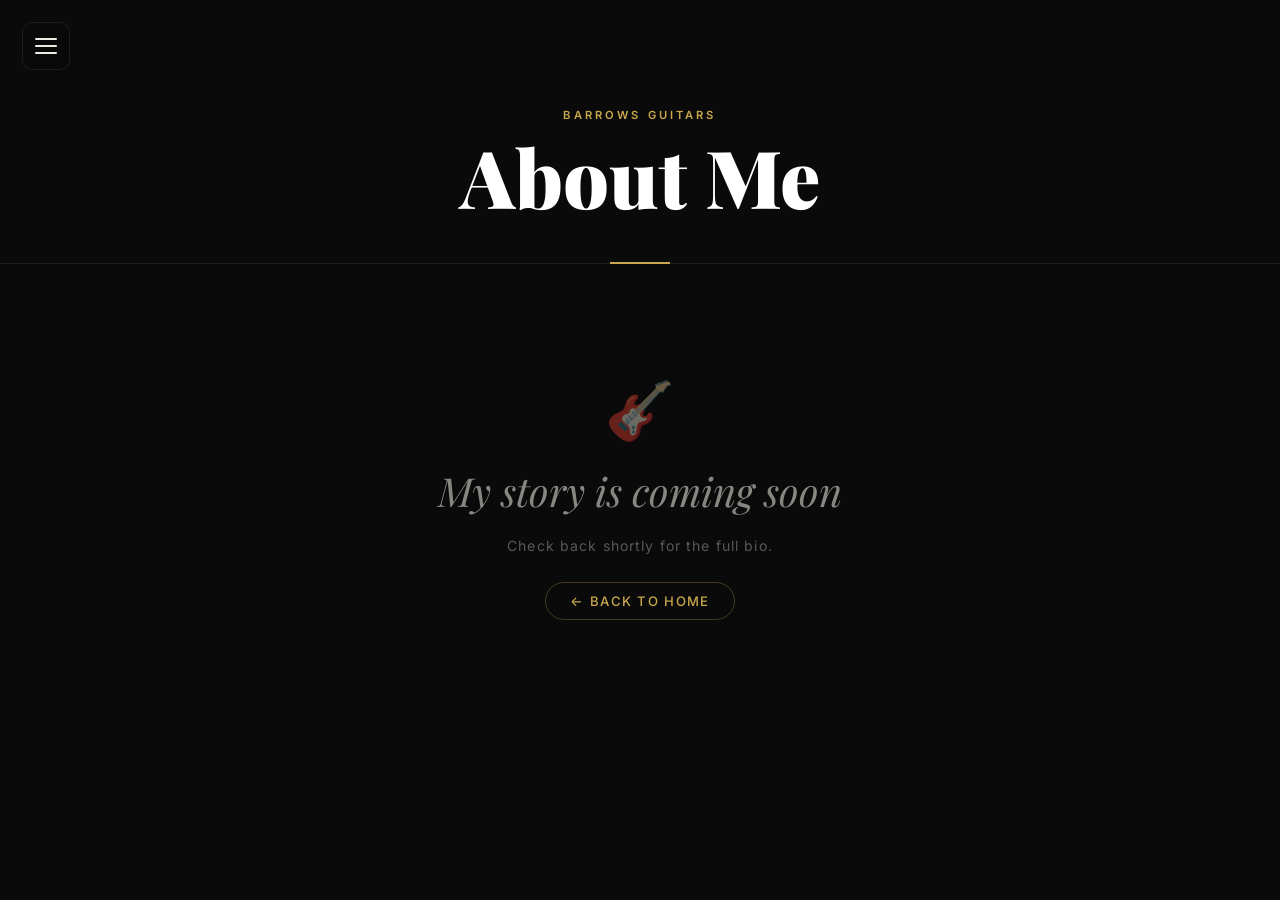
==== about.html @ ea9acf21 "Initial commit: Barrows Guitars landing page" ====
<!DOCTYPE html>
<html lang="en">
<head>
  <meta charset="UTF-8" />
  <meta name="viewport" content="width=device-width, initial-scale=1.0" />
  <meta name="description" content="About Scott Barrows – the craftsman and musician behind Barrows Guitars." />
  <title>About Me | Barrows Guitars</title>
  <link rel="preconnect" href="https://fonts.googleapis.com" />
  <link rel="preconnect" href="https://fonts.gstatic.com" crossorigin />
  <link href="https://fonts.googleapis.com/css2?family=Playfair+Display:wght@400;700;900&family=Inter:wght@300;400;500;600&display=swap" rel="stylesheet" />
  <link rel="stylesheet" href="pages.css" />
</head>
<body>
  <div class="menu-overlay" id="menuOverlay" aria-hidden="true"></div>

  <button class="hamburger" id="hamburgerBtn" aria-label="Open navigation menu" aria-expanded="false" aria-controls="sideNav">
    <span class="bar"></span>
    <span class="bar"></span>
    <span class="bar"></span>
  </button>

  <nav class="side-nav" id="sideNav" aria-label="Main navigation">
    <div class="nav-header">
      <span class="nav-logo">BG</span>
      <button class="nav-close" id="navClose" aria-label="Close navigation menu">✕</button>
    </div>
    <ul class="nav-links">
      <li><a href="about.html"     class="nav-link" id="nav-about">    <span class="nav-icon">♟</span> About Me</a></li>
      <li><a href="inventory.html" class="nav-link" id="nav-inventory"><span class="nav-icon">🎸</span> Inventory</a></li>
      <li><a href="services.html"  class="nav-link" id="nav-services"> <span class="nav-icon">🔧</span> Services</a></li>
      <li><a href="gallery.html"   class="nav-link" id="nav-gallery">  <span class="nav-icon">🖼</span> Gallery</a></li>
      <li><a href="faq.html"       class="nav-link" id="nav-faq">      <span class="nav-icon">❓</span> FAQ</a></li>
      <li><a href="contact.html"   class="nav-link" id="nav-contact">  <span class="nav-icon">✉</span> Contact</a></li>
    </ul>
    <div class="nav-footer"><p>BarrowsGuitars.com</p></div>
  </nav>

  <main class="page-wrap">
    <header class="page-header">
      <p class="page-eyebrow">Barrows Guitars</p>
      <h1 class="page-title">About Me</h1>
    </header>
    <div class="page-body">
      <div class="coming-soon-container">
        <div class="coming-soon-icon">🎸</div>
        <p class="coming-soon-text">My story is coming soon</p>
        <p class="coming-soon-sub">Check back shortly for the full bio.</p>
        <a href="index.html" class="back-home">← Back to Home</a>
      </div>
    </div>
  </main>

  <script src="script.js"></script>
</body>
</html>
---- pages.css ----
/* ==========================================
   BARROWS GUITARS — Placeholder Pages CSS
   Shared styles for interior pages
   ========================================== */

*, *::before, *::after {
  box-sizing: border-box;
  margin: 0;
  padding: 0;
}

:root {
  --clr-bg:          #0a0a0a;
  --clr-surface:     #111111;
  --clr-surface2:    #1a1a1a;
  --clr-border:      rgba(255,255,255,0.08);
  --clr-gold:        #c9a84c;
  --clr-gold-light:  #e8c97a;
  --clr-gold-dark:   #8a6e2a;
  --clr-text:        #f0ece4;
  --clr-muted:       rgba(240,236,228,0.55);
  --clr-white:       #ffffff;

  --ff-serif:   'Playfair Display', Georgia, serif;
  --ff-sans:    'Inter', system-ui, sans-serif;

  --nav-width:  300px;
  --ease-out:   cubic-bezier(0.22, 1, 0.36, 1);
}

html, body {
  width: 100%;
  min-height: 100%;
  min-height: 100dvh;
  background: var(--clr-bg);
  color: var(--clr-text);
  font-family: var(--ff-sans);
  -webkit-font-smoothing: antialiased;
  overflow-x: hidden;
}

/* Reuse all nav styles from main style.css */
.menu-overlay {
  position: fixed;
  inset: 0;
  z-index: 900;
  background: rgba(0,0,0,0.55);
  backdrop-filter: blur(2px);
  opacity: 0;
  pointer-events: none;
  transition: opacity 0.35s var(--ease-out);
}
.menu-overlay.active {
  opacity: 1;
  pointer-events: all;
}

.hamburger {
  position: fixed;
  top: clamp(14px, 3vw, 22px);
  left: clamp(14px, 3vw, 22px);
  z-index: 1000;
  display: flex;
  flex-direction: column;
  justify-content: center;
  align-items: center;
  gap: 5px;
  width: 48px;
  height: 48px;
  background: rgba(10,10,10,0.85);
  border: 1px solid var(--clr-border);
  border-radius: 10px;
  cursor: pointer;
  backdrop-filter: blur(10px);
  transition: background 0.25s, border-color 0.25s, transform 0.2s;
}
.hamburger:hover {
  background: rgba(201,168,76,0.15);
  border-color: var(--clr-gold);
  transform: scale(1.05);
}
.bar {
  display: block;
  width: 22px;
  height: 2px;
  background: var(--clr-text);
  border-radius: 2px;
  transition: transform 0.35s var(--ease-out), opacity 0.25s;
}
.hamburger.open .bar:nth-child(1) { transform: translateY(7px) rotate(45deg); }
.hamburger.open .bar:nth-child(2) { opacity: 0; transform: scaleX(0); }
.hamburger.open .bar:nth-child(3) { transform: translateY(-7px) rotate(-45deg); }

.side-nav {
  position: fixed;
  top: 0;
  left: 0;
  z-index: 950;
  width: var(--nav-width);
  max-width: 85vw;
  height: 100%;
  height: 100dvh;
  background: linear-gradient(160deg, #111111 0%, #0d0d0d 100%);
  border-right: 1px solid var(--clr-border);
  display: flex;
  flex-direction: column;
  transform: translateX(-100%);
  transition: transform 0.4s var(--ease-out);
  overflow: hidden;
}
.side-nav::before {
  content: '';
  position: absolute;
  top: 0; left: 0;
  width: 3px; height: 100%;
  background: linear-gradient(180deg, var(--clr-gold) 0%, transparent 100%);
  opacity: 0.6;
}
.side-nav.open { transform: translateX(0); }

.nav-header {
  display: flex;
  align-items: center;
  justify-content: space-between;
  padding: 22px 20px 20px;
  border-bottom: 1px solid var(--clr-border);
}
.nav-logo {
  font-family: var(--ff-serif);
  font-size: 1.4rem;
  font-weight: 700;
  background: linear-gradient(135deg, var(--clr-gold), var(--clr-gold-light));
  -webkit-background-clip: text;
  -webkit-text-fill-color: transparent;
  background-clip: text;
  letter-spacing: 0.08em;
}
.nav-close {
  background: none;
  border: 1px solid var(--clr-border);
  border-radius: 6px;
  color: var(--clr-muted);
  font-size: 0.9rem;
  width: 32px; height: 32px;
  display: flex; align-items: center; justify-content: center;
  cursor: pointer;
  transition: color 0.2s, border-color 0.2s, background 0.2s;
}
.nav-close:hover {
  color: var(--clr-text);
  border-color: var(--clr-gold);
  background: rgba(201,168,76,0.08);
}

.nav-links {
  list-style: none;
  flex: 1;
  padding: 16px 0;
  overflow-y: auto;
}
.nav-link {
  display: flex;
  align-items: center;
  gap: 14px;
  padding: 14px 24px;
  color: var(--clr-muted);
  text-decoration: none;
  font-size: 0.95rem;
  font-weight: 500;
  letter-spacing: 0.04em;
  text-transform: uppercase;
  transition: color 0.25s, padding-left 0.25s, background 0.25s;
  position: relative;
}
.nav-link::after {
  content: '';
  position: absolute;
  left: 0; top: 0; bottom: 0;
  width: 3px;
  background: var(--clr-gold);
  transform: scaleY(0);
  transition: transform 0.25s var(--ease-out);
}
.nav-link:hover { color: var(--clr-text); padding-left: 32px; background: rgba(255,255,255,0.03); }
.nav-link:hover::after { transform: scaleY(1); }
.nav-link.active { color: var(--clr-gold); }
.nav-link.active::after { transform: scaleY(1); }
.nav-icon { font-size: 1.05rem; opacity: 0.75; flex-shrink: 0; }

.nav-footer {
  padding: 16px 24px;
  border-top: 1px solid var(--clr-border);
  font-size: 0.72rem;
  color: var(--clr-gold-dark);
  letter-spacing: 0.08em;
  text-transform: uppercase;
}

.nav-links li {
  opacity: 0;
  transform: translateX(-12px);
  transition: opacity 0.3s ease, transform 0.3s ease;
}
.side-nav.open .nav-links li:nth-child(1) { opacity: 1; transform: none; transition-delay: 0.06s; }
.side-nav.open .nav-links li:nth-child(2) { opacity: 1; transform: none; transition-delay: 0.10s; }
.side-nav.open .nav-links li:nth-child(3) { opacity: 1; transform: none; transition-delay: 0.14s; }
.side-nav.open .nav-links li:nth-child(4) { opacity: 1; transform: none; transition-delay: 0.18s; }
.side-nav.open .nav-links li:nth-child(5) { opacity: 1; transform: none; transition-delay: 0.22s; }
.side-nav.open .nav-links li:nth-child(6) { opacity: 1; transform: none; transition-delay: 0.26s; }

/* ---------- Interior Page Layout ---------- */
.page-wrap {
  min-height: 100dvh;
  display: flex;
  flex-direction: column;
}

.page-header {
  padding: clamp(80px, 12vh, 120px) clamp(24px, 6vw, 80px) clamp(32px, 5vh, 60px);
  text-align: center;
  border-bottom: 1px solid var(--clr-border);
  position: relative;
}

.page-header::after {
  content: '';
  position: absolute;
  bottom: -1px;
  left: 50%;
  transform: translateX(-50%);
  width: 60px;
  height: 2px;
  background: var(--clr-gold);
}

.page-eyebrow {
  font-size: 0.7rem;
  font-weight: 600;
  letter-spacing: 0.28em;
  text-transform: uppercase;
  color: var(--clr-gold);
  margin-bottom: 12px;
}

.page-title {
  font-family: var(--ff-serif);
  font-size: clamp(2.5rem, 7vw, 5rem);
  font-weight: 900;
  color: var(--clr-white);
  line-height: 1.05;
}

.page-body {
  flex: 1;
  padding: clamp(40px, 6vh, 80px) clamp(24px, 6vw, 80px);
  max-width: 960px;
  margin: 0 auto;
  width: 100%;
}

.coming-soon-container {
  display: flex;
  flex-direction: column;
  align-items: center;
  justify-content: center;
  min-height: 40vh;
  gap: 20px;
  text-align: center;
}

.coming-soon-icon {
  font-size: 3.5rem;
  opacity: 0.4;
}

.coming-soon-text {
  font-family: var(--ff-serif);
  font-size: clamp(1.5rem, 4vw, 2.5rem);
  color: var(--clr-muted);
  font-style: italic;
}

.coming-soon-sub {
  font-size: 0.88rem;
  color: rgba(240,236,228,0.35);
  letter-spacing: 0.08em;
}

.back-home {
  display: inline-flex;
  align-items: center;
  gap: 8px;
  margin-top: 8px;
  padding: 10px 24px;
  color: var(--clr-gold);
  border: 1px solid rgba(201,168,76,0.3);
  border-radius: 50px;
  text-decoration: none;
  font-size: 0.82rem;
  font-weight: 500;
  letter-spacing: 0.1em;
  text-transform: uppercase;
  transition: background 0.25s, border-color 0.25s, color 0.25s;
}
.back-home:hover {
  background: rgba(201,168,76,0.1);
  border-color: var(--clr-gold);
  color: var(--clr-gold-light);
}

:focus-visible {
  outline: 2px solid var(--clr-gold);
  outline-offset: 3px;
  border-radius: 4px;
}
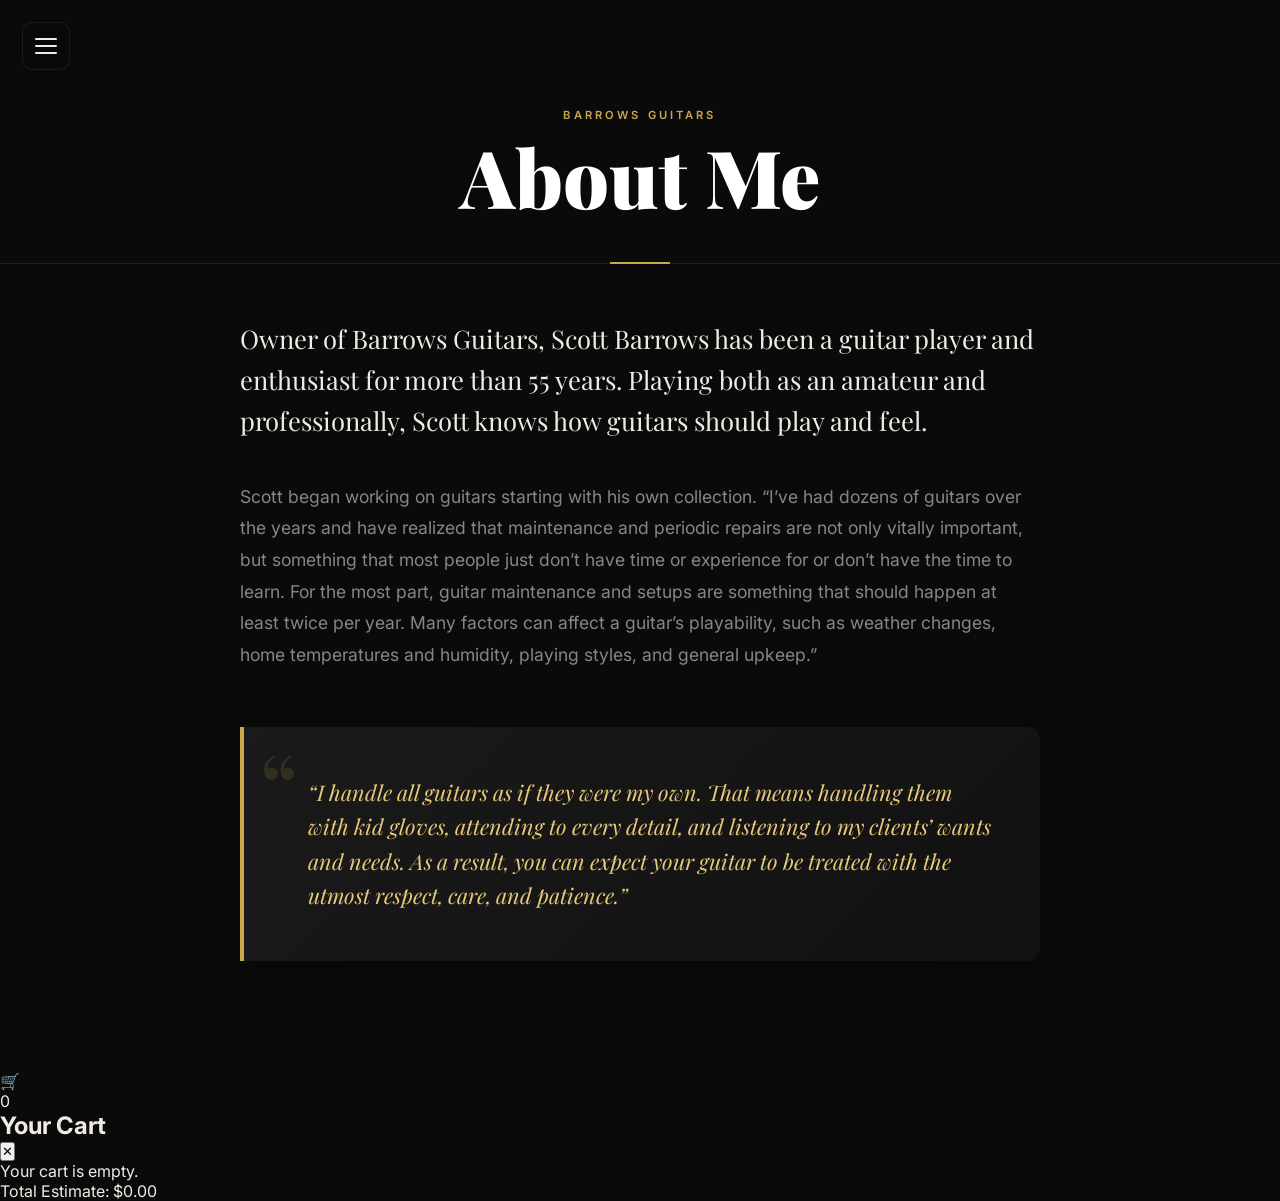
==== commit 31e6c28d: "Prepare for deployment to Vercel" ====
--- a/about.html
+++ b/about.html
@@ -41,11 +41,14 @@
       <h1 class="page-title">About Me</h1>
     </header>
     <div class="page-body">
-      <div class="coming-soon-container">
-        <div class="coming-soon-icon">🎸</div>
-        <p class="coming-soon-text">My story is coming soon</p>
-        <p class="coming-soon-sub">Check back shortly for the full bio.</p>
-        <a href="index.html" class="back-home">← Back to Home</a>
+      <div class="about-content">
+        <p class="lead">Owner of Barrows Guitars, Scott Barrows has been a guitar player and enthusiast for more than 55 years. Playing both as an amateur and professionally, Scott knows how guitars should play and feel.</p>
+        
+        <p>Scott began working on guitars starting with his own collection. “I’ve had dozens of guitars over the years and have realized that maintenance and periodic repairs are not only vitally important, but something that most people just don’t have time or experience for or don’t have the time to learn. For the most part, guitar maintenance and setups are something that should happen at least twice per year. Many factors can affect a guitar’s playability, such as weather changes, home temperatures and humidity, playing styles, and general upkeep.”</p>
+        
+        <blockquote class="about-quote">
+          <p>“I handle all guitars as if they were my own. That means handling them with kid gloves, attending to every detail, and listening to my clients’ wants and needs. As a result, you can expect your guitar to be treated with the utmost respect, care, and patience.”</p>
+        </blockquote>
       </div>
     </div>
   </main>
--- a/pages.css
+++ b/pages.css
@@ -313,3 +313,185 @@
   outline-offset: 3px;
   border-radius: 4px;
 }
+
+/* ---------- About Page Styles ---------- */
+.about-content {
+  max-width: 800px;
+  margin: 0 auto;
+  color: var(--clr-muted);
+  font-size: 1.1rem;
+  line-height: 1.8;
+}
+
+.about-content p {
+  margin-bottom: 1.8rem;
+}
+
+.about-content .lead {
+  font-family: var(--ff-serif);
+  font-size: 1.6rem;
+  color: var(--clr-text);
+  line-height: 1.6;
+  margin-bottom: 2.5rem;
+}
+
+.about-quote {
+  position: relative;
+  margin: 3.5rem 0;
+  padding: 3rem 3rem 3rem 4rem;
+  background: linear-gradient(135deg, var(--clr-surface2), var(--clr-surface));
+  border-left: 4px solid var(--clr-gold);
+  border-radius: 0 12px 12px 0;
+  box-shadow: 0 10px 30px rgba(0,0,0,0.2);
+}
+
+.about-quote::before {
+  content: '“';
+  position: absolute;
+  top: 10px;
+  left: 15px;
+  font-family: var(--ff-serif);
+  font-size: 6rem;
+  color: rgba(201,168,76,0.15);
+  line-height: 1;
+}
+
+.about-quote p {
+  position: relative;
+  z-index: 1;
+  font-family: var(--ff-serif);
+  font-size: 1.35rem;
+  color: var(--clr-gold-light);
+  font-style: italic;
+  margin-bottom: 0;
+  line-height: 1.6;
+}
+
+@media (max-width: 768px) {
+  .about-quote {
+    padding: 2rem 2rem 2rem 3rem;
+    margin: 2.5rem 0;
+  }
+  
+  .about-quote::before {
+    font-size: 4.5rem;
+    top: 5px;
+    left: 10px;
+  }
+  
+  .about-content .lead {
+    font-size: 1.4rem;
+  }
+  
+  .about-quote p {
+    font-size: 1.2rem;
+  }
+}
+
+/* ---------- Services Page Styles ---------- */
+.services-container {
+  display: grid;
+  grid-template-columns: repeat(auto-fit, minmax(320px, 1fr));
+  gap: 30px;
+  margin: 0 auto 40px;
+}
+
+.service-card {
+  background: linear-gradient(135deg, var(--clr-surface2), var(--clr-surface));
+  border: 1px solid var(--clr-border);
+  border-radius: 12px;
+  padding: 30px;
+  box-shadow: 0 10px 30px rgba(0,0,0,0.15);
+  transition: transform 0.3s var(--ease-out), border-color 0.3s;
+  display: flex;
+  flex-direction: column;
+}
+
+.service-card:hover {
+  transform: translateY(-5px);
+  border-color: rgba(201,168,76,0.3);
+}
+
+.service-header {
+  display: flex;
+  justify-content: space-between;
+  align-items: baseline;
+  margin-bottom: 20px;
+  padding-bottom: 15px;
+  border-bottom: 1px solid rgba(255,255,255,0.05);
+}
+
+.service-title {
+  font-family: var(--ff-serif);
+  font-size: 1.5rem;
+  color: var(--clr-gold-light);
+  font-weight: 700;
+}
+
+.service-price {
+  font-family: var(--ff-sans);
+  font-size: 1.2rem;
+  color: var(--clr-white);
+  font-weight: 600;
+}
+
+.service-price-sub {
+  font-size: 0.8rem;
+  color: var(--clr-muted);
+  font-weight: 400;
+  margin-left: 5px;
+}
+
+.service-details {
+  list-style: none;
+  color: var(--clr-muted);
+  font-size: 0.95rem;
+  line-height: 1.6;
+  flex-grow: 1;
+}
+
+.service-details li {
+  position: relative;
+  padding-left: 20px;
+  margin-bottom: 10px;
+}
+
+.service-details li::before {
+  content: '•';
+  position: absolute;
+  left: 0;
+  color: var(--clr-gold);
+  font-weight: bold;
+}
+
+.service-details ul {
+  list-style: none;
+  padding-left: 15px;
+  margin-top: 5px;
+  margin-bottom: 10px;
+}
+
+.service-details ul li::before {
+  content: '◦';
+}
+
+.services-footer {
+  text-align: center;
+  margin-top: 50px;
+  padding: 30px;
+  background: rgba(201,168,76,0.05);
+  border: 1px solid rgba(201,168,76,0.2);
+  border-radius: 12px;
+}
+
+.services-footer p {
+  color: var(--clr-gold-light);
+  font-family: var(--ff-serif);
+  font-size: 1.2rem;
+  font-style: italic;
+  margin-bottom: 10px;
+}
+
+.services-footer p:last-child {
+  margin-bottom: 0;
+}
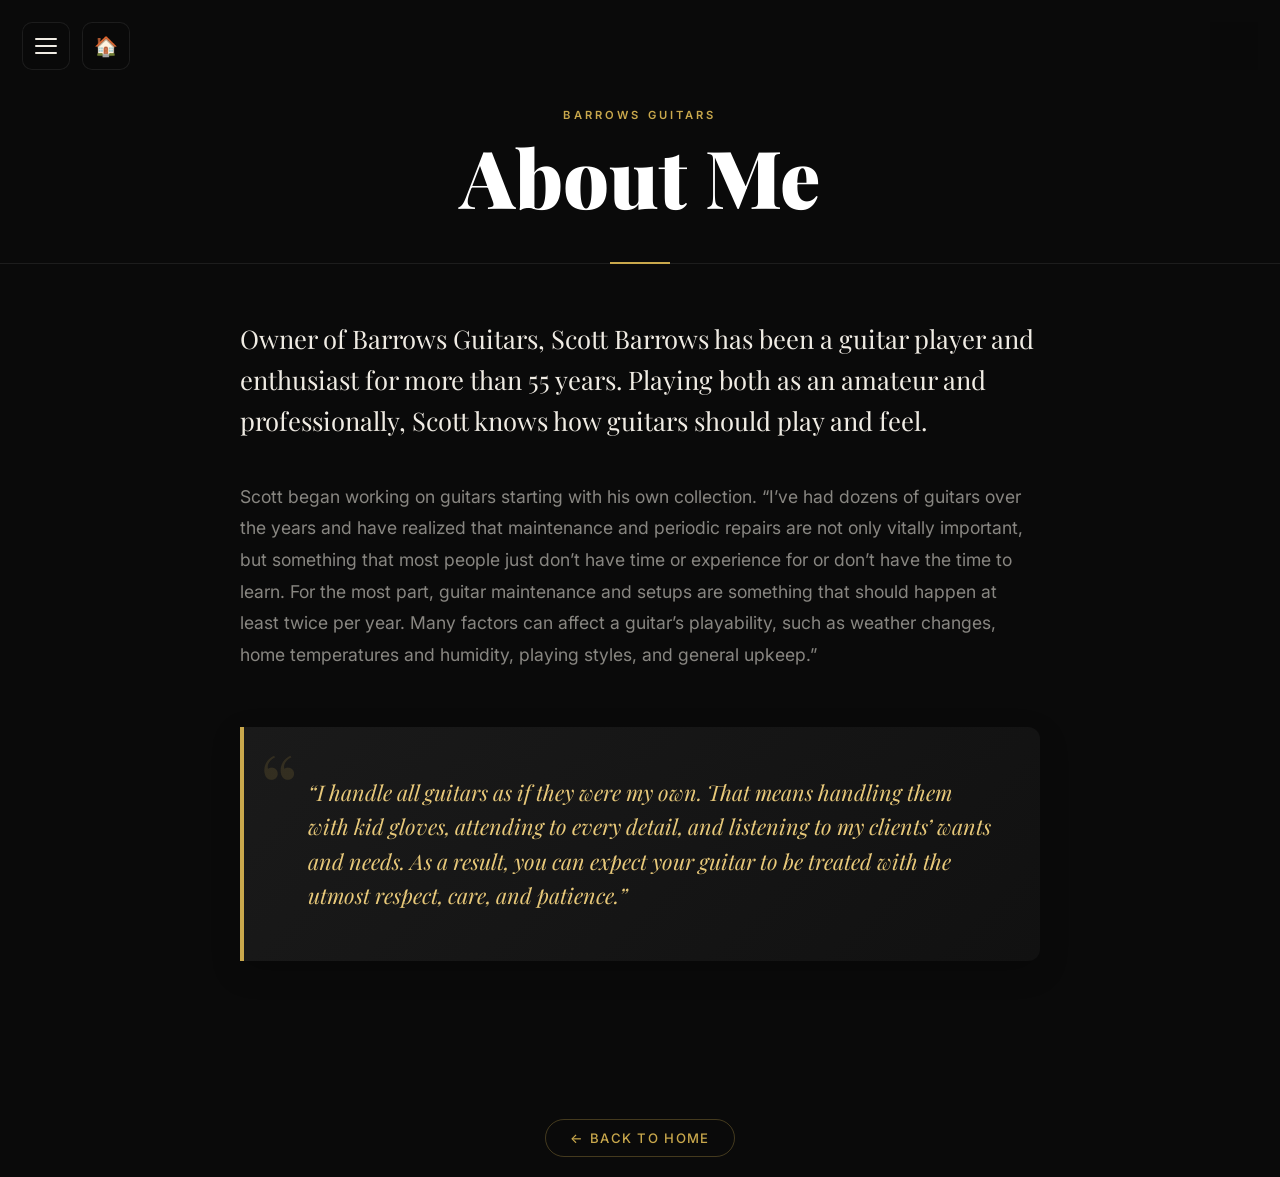
==== commit 759c07d5: "Add persistent home button next to hamburger and bottom back-home links" ====
--- a/about.html
+++ b/about.html
@@ -18,6 +18,7 @@
     <span class="bar"></span>
     <span class="bar"></span>
   </button>
+  <a href="index.html" class="home-btn" aria-label="Go to Home Page">🏠</a>
 
   <nav class="side-nav" id="sideNav" aria-label="Main navigation">
     <div class="nav-header">
@@ -50,6 +51,10 @@
           <p>“I handle all guitars as if they were my own. That means handling them with kid gloves, attending to every detail, and listening to my clients’ wants and needs. As a result, you can expect your guitar to be treated with the utmost respect, care, and patience.”</p>
         </blockquote>
       </div>
+      </div>
+      <div style="text-align: center; margin-top: 40px; padding-bottom: 20px;">
+        <a href="index.html" class="back-home">← Back to Home</a>
+      </div>
     </div>
   </main>
 
--- a/pages.css
+++ b/pages.css
@@ -495,3 +495,246 @@
 .services-footer p:last-child {
   margin-bottom: 0;
 }
+/* ---------- Shopping Cart Styles ---------- */
+.global-cart-icon {
+  position: fixed;
+  top: clamp(14px, 3vw, 22px);
+  right: clamp(14px, 3vw, 22px);
+  z-index: 1000;
+  width: 48px;
+  height: 48px;
+  background: rgba(10,10,10,0.85);
+  border: 1px solid var(--clr-border);
+  border-radius: 10px;
+  display: flex;
+  justify-content: center;
+  align-items: center;
+  cursor: pointer;
+  backdrop-filter: blur(10px);
+  transition: background 0.25s, border-color 0.25s, transform 0.2s, box-shadow 0.25s;
+  font-size: 1.4rem;
+  color: var(--clr-text);
+}
+.global-cart-icon:hover {
+  background: rgba(201,168,76,0.15);
+  border-color: var(--clr-gold);
+  transform: scale(1.05);
+}
+.global-cart-icon.has-items {
+  border-color: var(--clr-gold);
+  color: var(--clr-gold-light);
+  box-shadow: 0 0 10px rgba(201,168,76,0.4);
+}
+.cart-badge {
+  position: absolute;
+  top: -6px;
+  right: -6px;
+  background: var(--clr-gold);
+  color: var(--clr-bg);
+  font-size: 0.75rem;
+  font-weight: 700;
+  width: 20px;
+  height: 20px;
+  border-radius: 50%;
+  display: flex;
+  justify-content: center;
+  align-items: center;
+  opacity: 0;
+  transform: scale(0);
+  transition: opacity 0.3s, transform 0.3s cubic-bezier(0.175, 0.885, 0.32, 1.275);
+}
+.global-cart-icon.has-items .cart-badge {
+  opacity: 1;
+  transform: scale(1);
+}
+
+.cart-modal-overlay {
+  position: fixed;
+  inset: 0;
+  z-index: 1100;
+  background: rgba(0,0,0,0.6);
+  backdrop-filter: blur(3px);
+  opacity: 0;
+  pointer-events: none;
+  transition: opacity 0.35s var(--ease-out);
+  display: flex;
+  justify-content: center;
+  align-items: center;
+}
+.cart-modal-overlay.active {
+  opacity: 1;
+  pointer-events: all;
+}
+.cart-modal-container {
+  background: linear-gradient(135deg, var(--clr-surface2), var(--clr-surface));
+  border: 1px solid var(--clr-border);
+  border-radius: 16px;
+  width: 90%;
+  max-width: 480px;
+  max-height: 80vh;
+  display: flex;
+  flex-direction: column;
+  box-shadow: 0 20px 40px rgba(0,0,0,0.5);
+  transform: translateY(20px);
+  opacity: 0;
+  transition: transform 0.35s var(--ease-out), opacity 0.35s var(--ease-out);
+}
+.cart-modal-overlay.active .cart-modal-container {
+  transform: translateY(0);
+  opacity: 1;
+}
+
+.cart-modal-header {
+  padding: 20px 24px;
+  border-bottom: 1px solid var(--clr-border);
+  display: flex;
+  justify-content: space-between;
+  align-items: center;
+}
+.cart-modal-title {
+  font-family: var(--ff-serif);
+  font-size: 1.5rem;
+  color: var(--clr-gold-light);
+  margin: 0;
+}
+.cart-close-btn {
+  background: none;
+  border: none;
+  color: var(--clr-muted);
+  font-size: 1.5rem;
+  cursor: pointer;
+  transition: color 0.2s;
+}
+.cart-close-btn:hover {
+  color: var(--clr-white);
+}
+
+.cart-modal-body {
+  padding: 24px;
+  overflow-y: auto;
+  flex: 1;
+}
+.cart-empty-msg {
+  text-align: center;
+  color: var(--clr-muted);
+  font-style: italic;
+  padding: 20px 0;
+}
+
+.cart-item {
+  display: flex;
+  justify-content: space-between;
+  align-items: center;
+  padding: 12px 0;
+  border-bottom: 1px solid rgba(255,255,255,0.05);
+}
+.cart-item:last-child {
+  border-bottom: none;
+}
+.cart-item-info {
+  display: flex;
+  flex-direction: column;
+}
+.cart-item-name {
+  color: var(--clr-text);
+  font-weight: 500;
+  font-size: 1rem;
+}
+.cart-item-price {
+  color: var(--clr-gold);
+  font-size: 0.9rem;
+}
+.cart-item-remove {
+  background: rgba(255,50,50,0.1);
+  color: #ff6b6b;
+  border: 1px solid rgba(255,50,50,0.2);
+  border-radius: 6px;
+  padding: 6px 12px;
+  font-size: 0.8rem;
+  cursor: pointer;
+  transition: background 0.2s, color 0.2s;
+}
+.cart-item-remove:hover {
+  background: #ff6b6b;
+  color: #fff;
+}
+
+.cart-modal-footer {
+  padding: 20px 24px;
+  border-top: 1px solid var(--clr-border);
+  display: flex;
+  justify-content: space-between;
+  align-items: center;
+  background: rgba(0,0,0,0.2);
+  border-radius: 0 0 16px 16px;
+}
+.cart-total-label {
+  color: var(--clr-muted);
+  font-size: 1rem;
+}
+.cart-total-price {
+  color: var(--clr-gold-light);
+  font-family: var(--ff-serif);
+  font-size: 1.5rem;
+  font-weight: 700;
+}
+
+/* Services Page Add to Cart Button */
+.add-to-cart-btn {
+  margin-top: 20px;
+  width: 100%;
+  padding: 12px;
+  background: transparent;
+  color: var(--clr-gold);
+  border: 1px solid var(--clr-gold);
+  border-radius: 8px;
+  font-family: var(--ff-sans);
+  font-size: 0.95rem;
+  font-weight: 600;
+  text-transform: uppercase;
+  letter-spacing: 0.05em;
+  cursor: pointer;
+  transition: all 0.3s var(--ease-out);
+}
+.add-to-cart-btn:hover {
+  background: var(--clr-gold);
+  color: var(--clr-bg);
+}
+.add-to-cart-btn.added {
+  background: var(--clr-text);
+  color: var(--clr-bg);
+  border-color: var(--clr-text);
+}
+
+/* ---------- Home Button ---------- */
+.home-btn {
+  position: fixed;
+  top: clamp(14px, 3vw, 22px);
+  left: calc(clamp(14px, 3vw, 22px) + 60px);
+  z-index: 1000;
+  display: flex;
+  justify-content: center;
+  align-items: center;
+  width: 48px;
+  height: 48px;
+  background: rgba(10,10,10,0.65);
+  border: 1px solid var(--clr-border);
+  border-radius: 10px;
+  color: var(--clr-text);
+  font-size: 1.2rem;
+  text-decoration: none;
+  backdrop-filter: blur(10px);
+  -webkit-backdrop-filter: blur(10px);
+  transition: background 0.25s, border-color 0.25s, transform 0.2s;
+}
+
+.home-btn:hover {
+  background: rgba(201,168,76,0.15);
+  border-color: var(--clr-gold);
+  color: var(--clr-gold);
+  transform: scale(1.05);
+}
+
+.home-btn:active {
+  transform: scale(0.96);
+}
